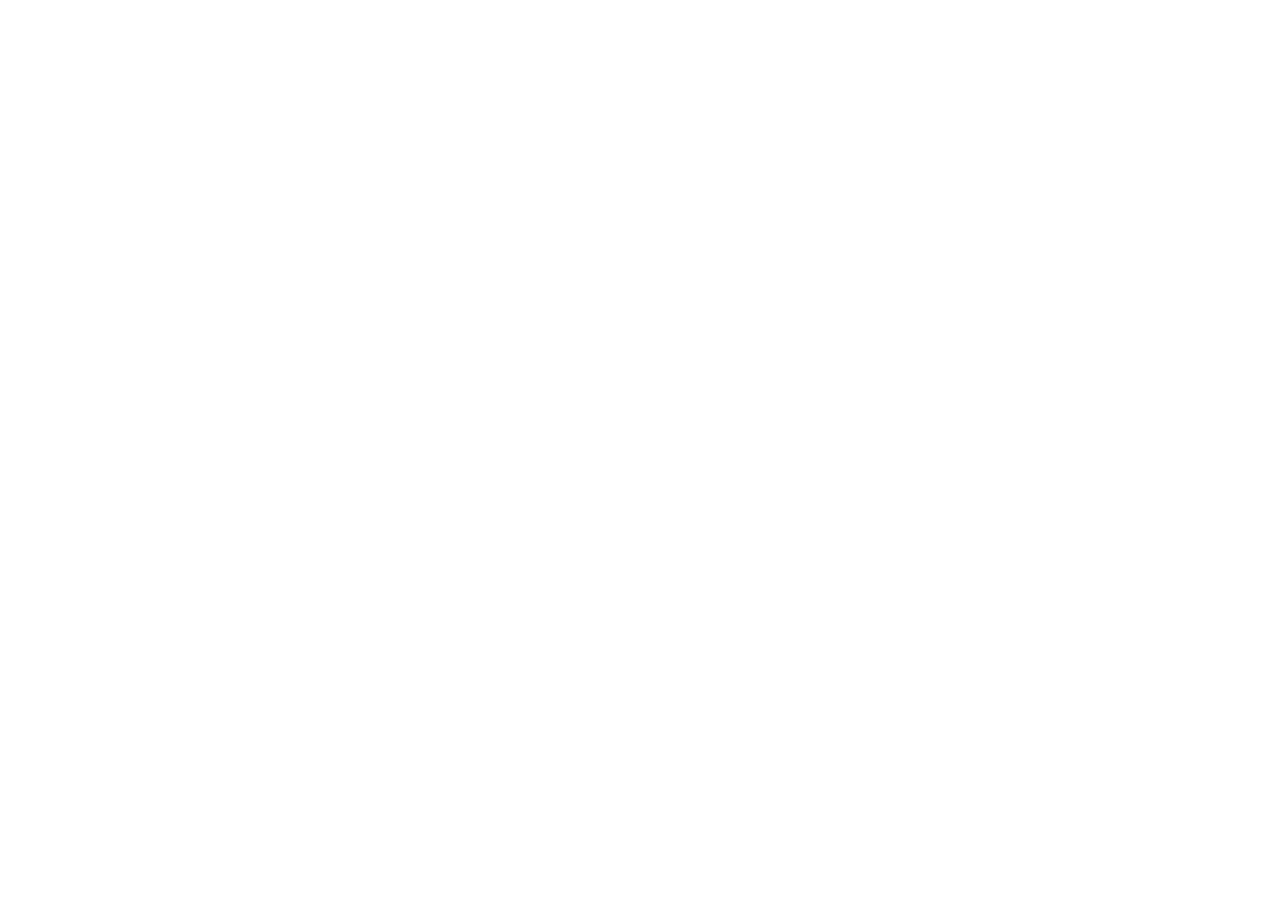
==== index.html @ 86c98346 "feat: definir estructura html reutizilizable para cada pagina" ====
<!---->
<!DOCTYPE html>
<html lang="es">
<head>
    <meta charset="UTF-8">
    <!--"VIEWPORT HACE QUE LA WEB SEA RESPONSIVE"-->
    <meta name="viewport" content="width=device-width, initial-scale=1.0">
    <title>ServiPy</title>
    
    <!--EL ORDEN IMPORTA, LO ESPECIFICO PUEDE SOBREESCRIBIR LO GLOBAL-->
    <!-- CSS GLOBAL-->
    <link rel="stylesheet" href="css/global.css">
    
    <!--CSS ESPECIFICO DE INICIO-->
    <link rel="stylesheet" href="css/home.css">
</head>
<body>
    <!--NAVBAR REUTILIZABLE - ES UN CONTENEDOR VACIO PARA LLENAR CON JS-->
    <header id="navbar">
        <!--ACA SE INSERTA LA BARRA DE NAVEGACION-->
    </header>

    <!--CONTENIDO PRINCIPAL - SOLO UN MAIN POR PAGINA(CONTENIDO PRINCIPAL)-->
    <main>
        <!--ACA VA EL CONTENIDO DE CADA PAGINA-->
    </main>

    <!--FOOTER REUTILZABLE - ES UN CONTENEDOR VACIO PARA LLENAR CON JS-->
    <footer id="footer"></footer>

    <!--CODIGO JS-->
    <script src="js/main.js"></script>

</body>
</html>
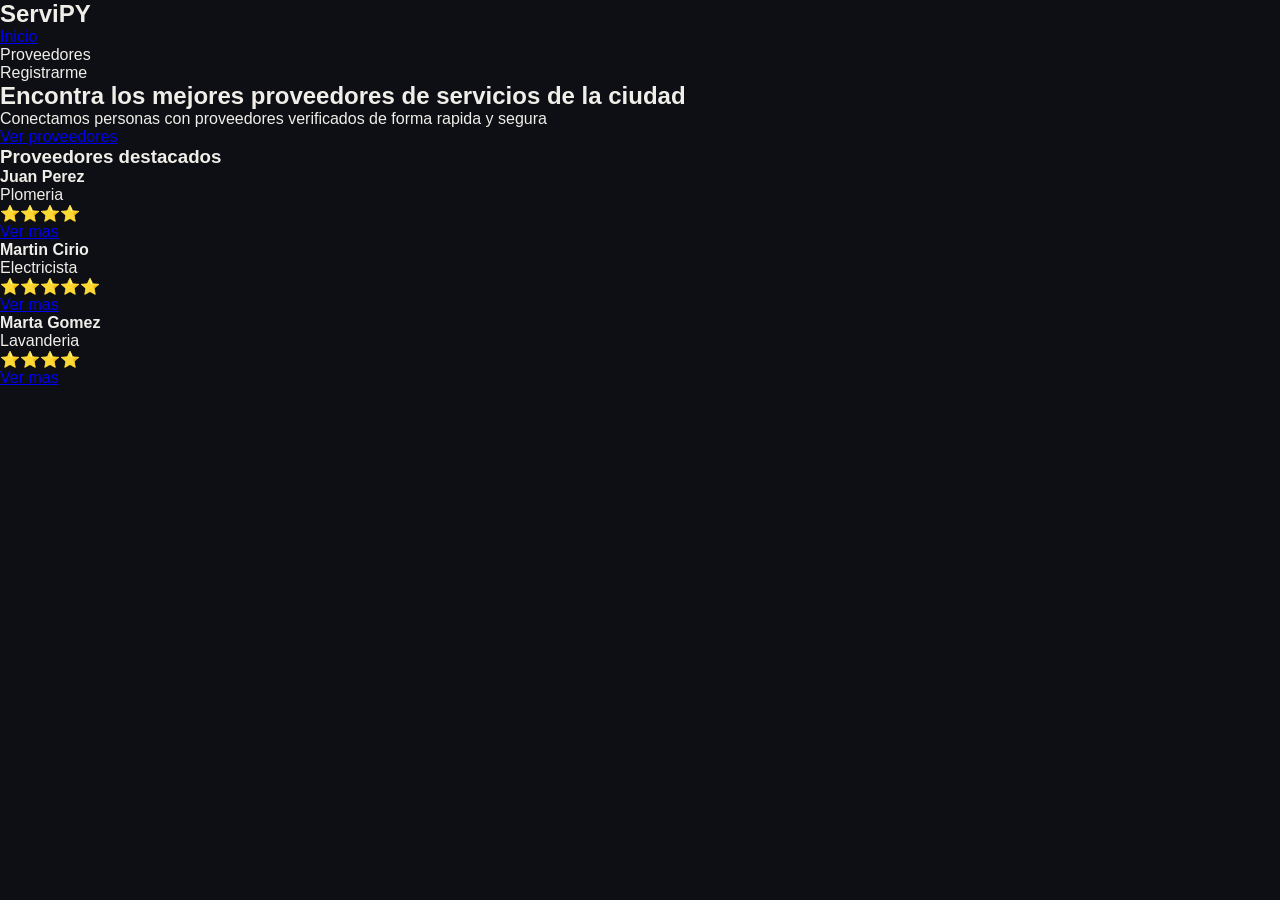
==== commit a133175b: "feat: agregar seccion hero y proveedores destacados" ====
--- a/index.html
+++ b/index.html
@@ -10,6 +10,7 @@
     <!--EL ORDEN IMPORTA, LO ESPECIFICO PUEDE SOBREESCRIBIR LO GLOBAL-->
     <!-- CSS GLOBAL-->
     <link rel="stylesheet" href="css/global.css">
+    <link rel="stylesheet" href="css/providers.css">
     
     <!--CSS ESPECIFICO DE INICIO-->
     <link rel="stylesheet" href="css/home.css">
@@ -21,8 +22,40 @@
     </header>
 
     <!--CONTENIDO PRINCIPAL - SOLO UN MAIN POR PAGINA(CONTENIDO PRINCIPAL)-->
-    <main>
-        <!--ACA VA EL CONTENIDO DE CADA PAGINA-->
+    <main class="container">
+        <!--Section del HERO-->
+        <section class="hero">
+            <h2>Encontra los mejores proveedores de servicios de la ciudad</h2>
+            <p>Conectamos personas con proveedores verificados de forma rapida y segura</p>
+
+            <a href="providers.html" class="btn-primary">Ver proveedores</a>
+        </section>
+
+        <!--Section de cards de Proveedores destacados-->
+        <section class="providers">
+            <h3>Proveedores destacados</h3>
+
+            <div class="cards">
+                <div class="card">
+                    <h4>Juan Perez</h4>
+                    <p>Plomeria</p>
+                    <p>⭐⭐⭐⭐</p>
+                    <a href="#" class="btn-primary">Ver mas</a>
+                </div>
+                <div class="card">
+                    <h4>Martin Cirio</h4>
+                    <p>Electricista</p>
+                    <p>⭐⭐⭐⭐⭐</p>
+                    <a href="#" class="btn-primary">Ver mas</a>
+                </div>
+                <div class="card">
+                    <h4>Marta Gomez</h4>
+                    <p>Lavanderia</p>
+                    <p>⭐⭐⭐⭐</p>
+                    <a href="#" class="btn-primary">Ver mas</a>
+                </div>
+            </div>
+        </section>
     </main>
 
     <!--FOOTER REUTILZABLE - ES UN CONTENEDOR VACIO PARA LLENAR CON JS-->
--- a/css/global.css
+++ b/css/global.css
@@ -0,0 +1,26 @@
+
+/*CSS RESET, limpiamos los estilos por defecto del navegador*/
+* {
+    margin: 0;
+    padding: 0;
+    box-sizing: border-box; /*Truco, impide que el tamanho de una caja cambie aunque se anhada bordes y rellenos*/
+}
+
+
+/* VARIABLES DE COLOR */
+:root {
+    --bg: #0d0f14;          /*background, color del fondo de la pagina*/
+    --surface: #161a23;     /*Superficie, capa encima del fondo*/
+    --primary: #00008B;     /*Color principal de la pag*/
+    --text: #f0eee8;        /*color del texto de la pagina*/
+    --muted: #7a8099;       /*color para info que no es importante*/
+    --border: #2a2f3e;      /*color para las lineas divisorias*/
+}
+
+/*Definimos el tipo de fuente, fondo y color de texto de toda la pagina*/
+body {
+    font-family: Arial, Helvetica, sans-serif;
+    background-color: var(--bg);
+    color: var(--text);
+}
+
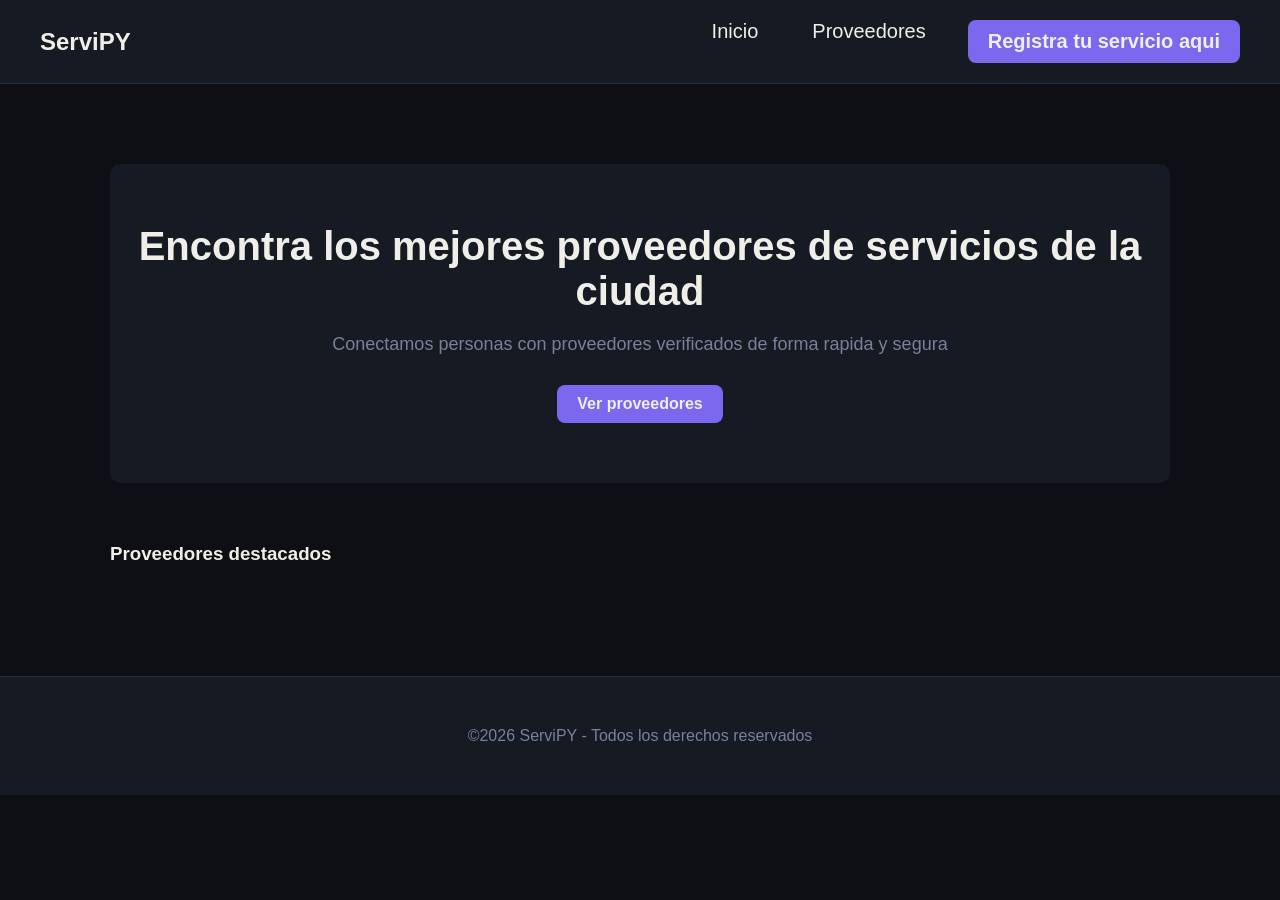
==== commit 3a712d9c: "feat: agregar cards de proveedores de manera dinamica y eliminar datos de proveedores harcodeados en" ====
--- a/index.html
+++ b/index.html
@@ -35,25 +35,8 @@
         <section class="providers">
             <h3>Proveedores destacados</h3>
 
-            <div class="cards">
-                <div class="card">
-                    <h4>Juan Perez</h4>
-                    <p>Plomeria</p>
-                    <p>⭐⭐⭐⭐</p>
-                    <a href="#" class="btn-primary">Ver mas</a>
-                </div>
-                <div class="card">
-                    <h4>Martin Cirio</h4>
-                    <p>Electricista</p>
-                    <p>⭐⭐⭐⭐⭐</p>
-                    <a href="#" class="btn-primary">Ver mas</a>
-                </div>
-                <div class="card">
-                    <h4>Marta Gomez</h4>
-                    <p>Lavanderia</p>
-                    <p>⭐⭐⭐⭐</p>
-                    <a href="#" class="btn-primary">Ver mas</a>
-                </div>
+            <div class="cards" id="featured-providers">
+
             </div>
         </section>
     </main>
--- a/css/global.css
+++ b/css/global.css
@@ -11,7 +11,7 @@
 :root {
     --bg: #0d0f14;          /*background, color del fondo de la pagina*/
     --surface: #161a23;     /*Superficie, capa encima del fondo*/
-    --primary: #00008B;     /*Color principal de la pag*/
+    --primary: #7B68EE;     /*Color principal de la pag*/
     --text: #f0eee8;        /*color del texto de la pagina*/
     --muted: #7a8099;       /*color para info que no es importante*/
     --border: #2a2f3e;      /*color para las lineas divisorias*/
@@ -24,3 +24,95 @@
     color: var(--text);
 }
 
+/*La clase container define un carril central para el contenido no se desparrame por la pantalla*/
+
+.container {
+    max-width: 1100px; /*define el maximo de ancho de 1100px pero puede achicarse como quiera*/
+    margin: 0 auto;    /*primer num(0) indica que arriba y abajo no habra margen extra*/
+                    /*auto le indica al navegador que iguale los espacios de derecha e izquierda*/
+    padding: 20px; /*impide que el contenido de container toque los bordes.*/
+} 
+
+
+
+.navbar {
+    display: flex; /*Convierte la barra en una barra flexible*//* Coloca el logo y los enlaces uno al lado del otro*/
+    justify-content: space-between; /*Envia el logo a la izquierda y el menu a la derecha */
+    align-items: center;            /*Centra el logo y el menu verticalmente*/
+
+    padding: 20px 40px;             /*Crea un espacio para que el contenido no toque los bordes*/
+    background-color: var(--surface); /*Color del fondo de la barra de navegacion*/
+    border-bottom: 1px solid var(--border); /*borde del boton, tamnho de linea, tipo y color*/
+}
+
+
+.navbar ul {
+    display: flex;  /*Pone los elementos uno al lado del otro*/
+    gap: 30px;      /*Les da un salto de espacio uno del otro*/
+    list-style: none;   /*Quita los estilos de la lista, los puntitos*/
+}
+
+.navbar a {
+    text-decoration: none;          /*quita el subrayado de las opciones de menu*/
+    color: var(--text);             /*color de textos del menu*/
+    font-size: 20px;                /*tamanho de los textos*/
+}
+
+.nav-link {
+    padding: 8px 12px;  /*crea la caja*/
+    border-radius: 6px; /*bordes redondeados*/
+    transition: 0.2s ease;  /*Velocidad de la transicion y como*/
+}
+
+.nav-link:hover {
+    background-color: var(--primary);   /*fondo color del boton*/
+    color: var(--text); /*el texto cambia al color blanco para mantener el contraste*/
+}
+
+/*La clase boton, estilo base reutilizable*/
+.btn-primary {
+    display: inline-block;         /*inline: pone en linea al boton, no ocupa toda la pantalla. block: permite padding,margin */
+    padding: 10px 20px;             /*espacio entre el texto y el borde del boton*/
+    background-color: var(--primary);   /*color de fondo del boton*/
+    color: var(--text);                    /*color del texto*/
+    text-decoration: none;             /*quita subrayado automatico de los enlaces <a>*/
+    border-radius: 8px;                 /*redondera las esquinas del boton*/
+    font-weight: bold;                /*pone el texto en negrita*/
+    transition: all 0.2s ease;
+}
+
+.btn-primary:hover {
+    background-color: #6a5acd;  /*el boton se pone mas oscuro cuando el cursor se posiciona sobre el*/
+}
+
+.hero {
+    text-align: center;     /*centra el texto y elementos de la seccion*/
+    margin-top: 60px;       /*crea un espacio por fuera del borde superio de un elemento*/
+    padding: 60px 20px;     /*crea espacio dentro de la seccion entre el contenido y sus propios bordes*/
+    background-color: var(--surface); /*le ponemos color al fondo de manera que pueda visualizar el tamnho de la seccion*/
+    border-radius: 10px; /*redondeamos los bordes de la seccion*/   
+}
+
+.hero h2 {
+    font-size: 40px;        /*tamanho de la fuente del texto del tag h2*/
+    margin-bottom: 20px;    /*crea un espacio por fuera del borde inferior de un elemento*/
+}
+
+.hero p {
+    color: var(--muted);    /*color del texto*/
+    margin-bottom: 30px;    /*espacio inferior*/
+    font-size: 18px;        /*tamanho de la fuente de letra*/
+}
+
+.footer {
+    margin-top: 60px;       /*separamos el footer del contenido de arriba*/
+    padding: 30px 20px;     /*le damos espacio interno*/
+    background-color: var(--surface);   /*color de fondo del footer*/
+    border-top: 1px solid var(--border);    /*linea superior del contenedor, tipo, grosor y color*/
+    text-align: center;         /*alineamos en el centro el texto*/
+    color: var(--muted);    /*color del texto*/
+}
+
+.button {
+    cursor: pointer;    /*el cursor de vuelve una mano al posicionarse sobre los botones*/
+}
--- a/css/providers.css
+++ b/css/providers.css
@@ -0,0 +1,81 @@
+.providers {
+    margin-top: 60px; /*crear espacio superior*/
+}
+
+.cards {
+    display: flex;  /*pone los cards uno al lado del otro y activa el flexbox*/
+    gap: 20px;      /*crea un espacion de 20px entre los elementos*/
+    margin-top: 31px; /*crea un espacio superior de 31px*/
+    flex-wrap: wrap;    /*hace que las cards bajen a la siguiente fila si no entran mas, se ordena segun el tamanho de pantalla*/
+
+}
+
+.card {
+    background-color: var(--surface); /*color de fondo de cada card*/
+    padding: 25px;          /*espacio interior de cada card*/
+    border-radius: 10px;    /*redondea el borde de cada card*/
+    flex: 1;            /*hace que las cada card tengan el mismo ancho y se repartan el espacio del contenedor en partes iguales*/
+}
+
+.card:hover {
+    transform: translateY(-1px);    /*dezplaza el elemento verticalmente(arriba)*/
+    transition: 0.2s;       /*controla la velocidad de la animacion*/
+}
+
+/*section*/
+.providers-page {
+    margin-top: 60px;   /*crea espacio superior de la barra de nav*/
+}
+
+/*subtitulo de la section*/
+.providers-page h2 {
+    font-size: 32px;        /*tamanho de la fuente*/
+    margin-bottom: 20px;    /*crea un espacio inferior del contenido del h2*/
+}
+
+.card-title {
+    font-size: 20px;        /*tamanho de la fuente*/
+    margin-bottom: 5px;     /*Espacio inferior*/
+}
+
+.card-category {
+    color: var(--muted); /*color de texto del servicio*/
+    margin-bottom: 10px;   /*espacio inferior*/
+    font-size: 14px;       /*tamanho de la fuente*/
+}
+
+.card-rating {
+    margin-bottom: 15px;    /*espacio inferior*/
+    display: flex;
+    align-items: center;
+    gap: 8px;
+    color: #f5b301;
+    font-size: 16px;
+}
+
+.rating-text {
+    color:var(--muted);
+    font-size: 14px;
+    opacity: 0.8;
+}
+
+#search-input {
+    width: 100%;    /*ocupar todo el ancho de la web*/
+    padding: 10px;  /*relleno de 10 px arriba y abajo*/
+    margin-bottom: 15px; /*margen(espacio inferior) de 15 px*/
+    border-radius: 8px; /*borde de la barra de buscador*/
+    background: var(--surface); /*color de fondo de la barra*/
+    color: var(--text); /*color de texto*/
+}
+
+.filters {
+    display: flex; /*activa el modo flexbox y tomamos control total sobre los botones*/
+    gap: 10px;      /*espacio entre elementos*/
+    margin-bottom: 20px;    /*crea un margen inferior*/
+}
+
+.card-location {
+    color: var(--muted);    /*color de texto*/
+    font-size: 14px;        /*tamanho de fuente*/
+    margin-bottom: 15px;    /*margen inferior*/
+}
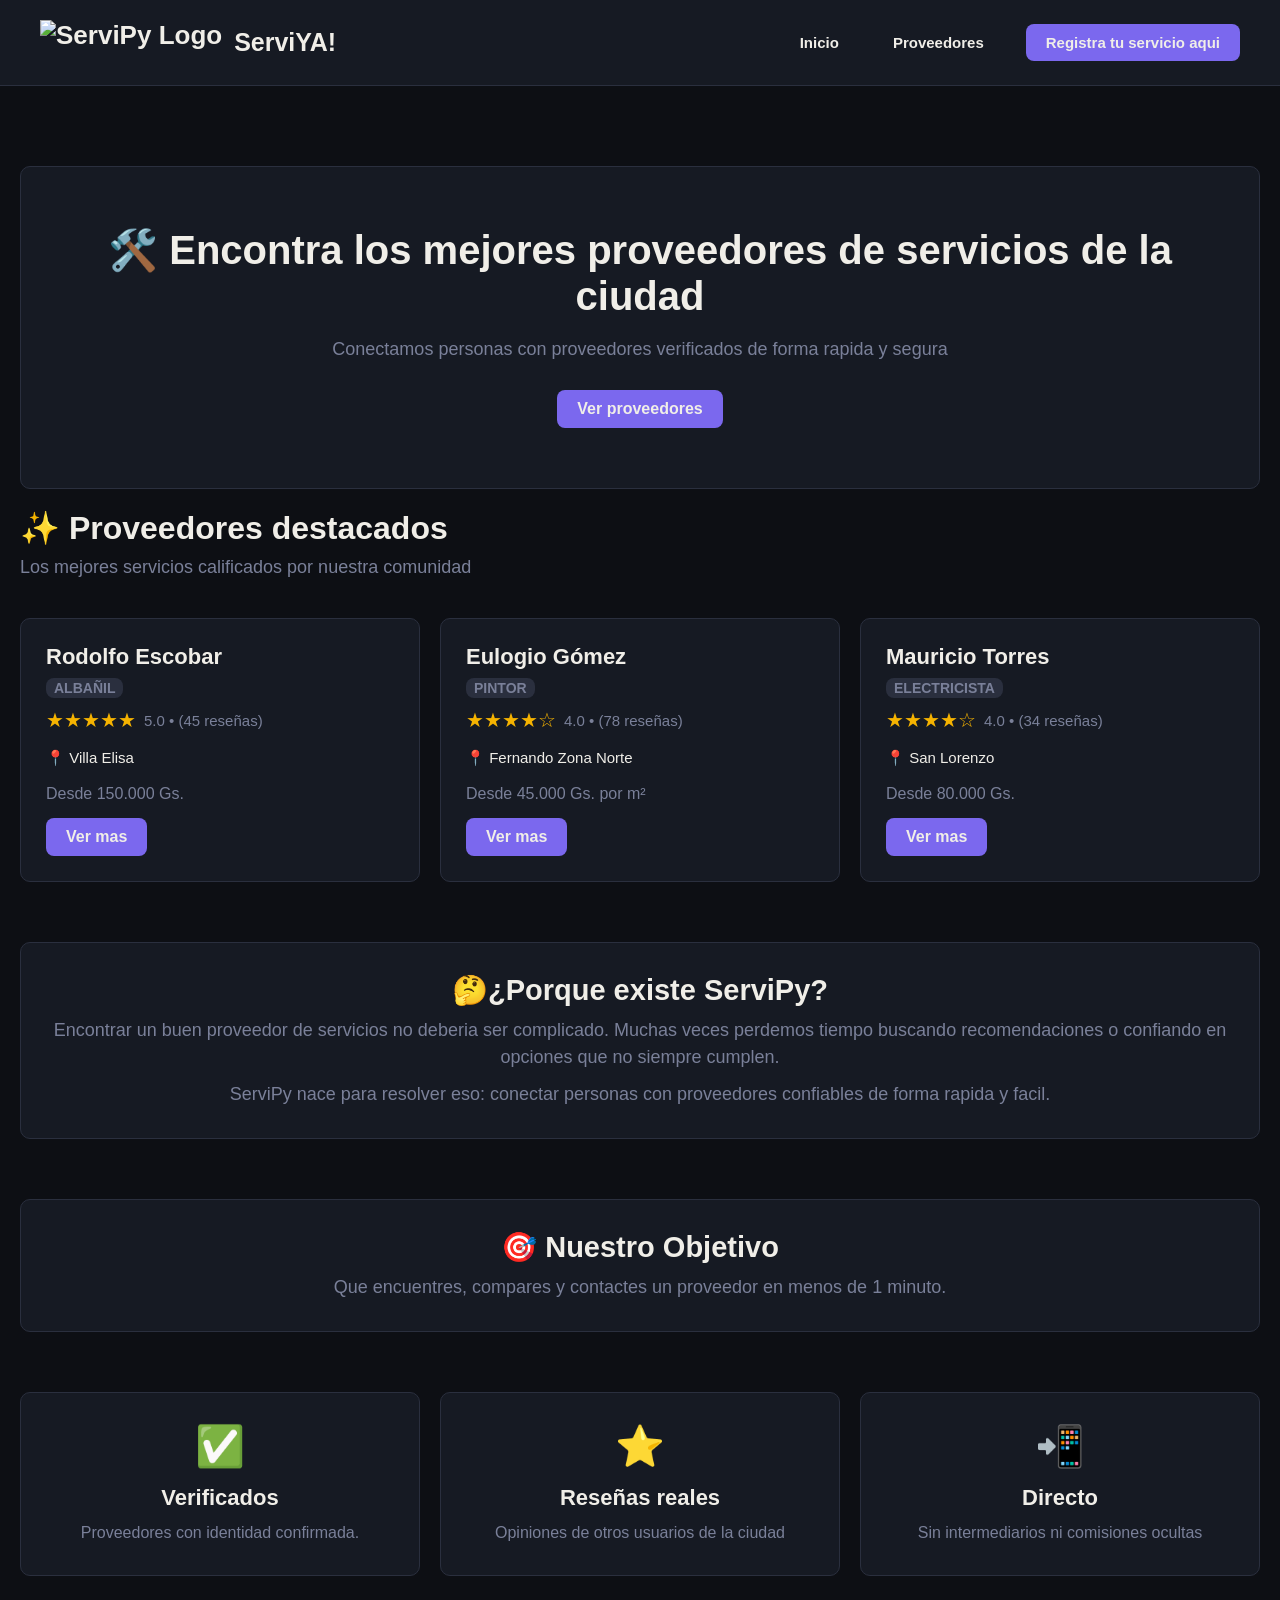
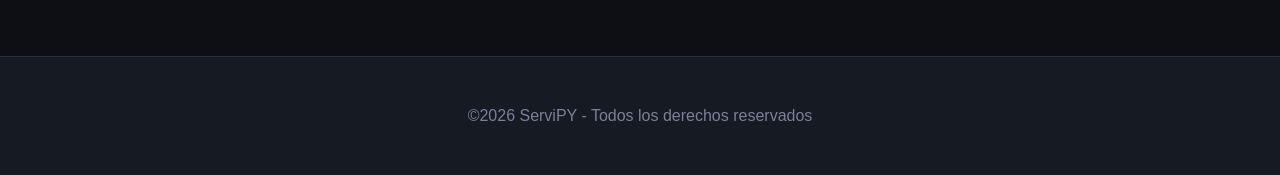
==== commit 90fb22cb: "feat: agregar secciones history, objetive y verifications a la pagina de inicio" ====
--- a/index.html
+++ b/index.html
@@ -14,6 +14,7 @@
     
     <!--CSS ESPECIFICO DE INICIO-->
     <link rel="stylesheet" href="css/home.css">
+    <link rel="icon" type="image/png" href="images/logo-serviYa.png">
 </head>
 <body>
     <!--NAVBAR REUTILIZABLE - ES UN CONTENEDOR VACIO PARA LLENAR CON JS-->
@@ -23,20 +24,65 @@
 
     <!--CONTENIDO PRINCIPAL - SOLO UN MAIN POR PAGINA(CONTENIDO PRINCIPAL)-->
     <main class="container">
-        <!--Section del HERO-->
+        
+        <!-- HERO -->
         <section class="hero">
-            <h2>Encontra los mejores proveedores de servicios de la ciudad</h2>
+            <h2>🛠️ Encontra los mejores proveedores de servicios de la ciudad</h2>
             <p>Conectamos personas con proveedores verificados de forma rapida y segura</p>
-
             <a href="providers.html" class="btn-primary">Ver proveedores</a>
         </section>
 
-        <!--Section de cards de Proveedores destacados-->
+        <!--PROVEEDORES DESTACADOS-->
         <section class="providers">
-            <h3>Proveedores destacados</h3>
+            <div class="section-header">
+                <h3>✨ Proveedores destacados</h3>
+                <p>Los mejores servicios calificados por nuestra comunidad</p>
+            </div>
+            <!-- CARDS PROVEEDORES -->
+            <div class="cards" id="featured-providers"> 
 
-            <div class="cards" id="featured-providers">
+            </div>
+        </section>
 
+        <!--HISTORIA DE WEB-->
+        <section class="history">
+            <div class="info-card">
+                <h3>🤔¿Porque existe ServiPy?</h3>
+                <p>
+                    Encontrar un buen proveedor de servicios no deberia ser complicado.
+                    Muchas veces perdemos tiempo buscando recomendaciones o confiando en opciones que no siempre cumplen.
+                </p>
+                <p>
+                    ServiPy nace para resolver eso: conectar personas con proveedores confiables de forma rapida y facil.
+                </p>
+            </div>
+        </section>
+
+        <!--OBJETIVO DE LA WEB-->
+        <section class="objetive">
+            <div class="info-card highlight">
+                <h3>🎯 Nuestro Objetivo</h3>
+                <p>Que encuentres, compares y contactes un proveedor en menos de 1 minuto.</p>
+            </div>
+        </section>
+
+        <!--BOTON VER PROVEEDORES-->
+        <section class="verifications">
+            <div class="verify-card">
+                <span class="icon">✅</span>
+                <h4>Verificados</h4>
+                <p>Proveedores con identidad confirmada.</p>
+            </div>
+            
+            <div class="verify-card">
+                <span class="icon">⭐</span>
+                <h4>Reseñas reales</h4>
+                <p>Opiniones de otros usuarios de la ciudad</p>
+            </div>
+            <div class="verify-card">
+                <span class="icon">📲</span>
+                <h4>Directo</h4>
+                <p>Sin intermediarios ni comisiones ocultas</p>
             </div>
         </section>
     </main>
--- a/css/global.css
+++ b/css/global.css
@@ -27,12 +27,15 @@
 /*La clase container define un carril central para el contenido no se desparrame por la pantalla*/
 
 .container {
-    max-width: 1100px; /*define el maximo de ancho de 1100px pero puede achicarse como quiera*/
+    max-width: 1500px; /*define el maximo de ancho de 1100px pero puede achicarse como quiera*/
     margin: 0 auto;    /*primer num(0) indica que arriba y abajo no habra margen extra*/
                     /*auto le indica al navegador que iguale los espacios de derecha e izquierda*/
     padding: 20px; /*impide que el contenido de container toque los bordes.*/
 } 
 
+main.container {
+    min-height: 70vh;   /*Hacemos que el contenido principal ocupe el 70% de la pantalla*/
+}
 
 
 .navbar {
@@ -55,7 +58,8 @@
 .navbar a {
     text-decoration: none;          /*quita el subrayado de las opciones de menu*/
     color: var(--text);             /*color de textos del menu*/
-    font-size: 20px;                /*tamanho de los textos*/
+    font-size: 15px;                /*tamanho de los textos*/
+    font-weight: 800;
 }
 
 .nav-link {
@@ -78,31 +82,14 @@
     text-decoration: none;             /*quita subrayado automatico de los enlaces <a>*/
     border-radius: 8px;                 /*redondera las esquinas del boton*/
     font-weight: bold;                /*pone el texto en negrita*/
-    transition: all 0.2s ease;
+    transition: 0.3s ease;              /*la transicion con ease se vuelve lento, acelera, lento*/
 }
 
 .btn-primary:hover {
     background-color: #6a5acd;  /*el boton se pone mas oscuro cuando el cursor se posiciona sobre el*/
 }
 
-.hero {
-    text-align: center;     /*centra el texto y elementos de la seccion*/
-    margin-top: 60px;       /*crea un espacio por fuera del borde superio de un elemento*/
-    padding: 60px 20px;     /*crea espacio dentro de la seccion entre el contenido y sus propios bordes*/
-    background-color: var(--surface); /*le ponemos color al fondo de manera que pueda visualizar el tamnho de la seccion*/
-    border-radius: 10px; /*redondeamos los bordes de la seccion*/   
-}
 
-.hero h2 {
-    font-size: 40px;        /*tamanho de la fuente del texto del tag h2*/
-    margin-bottom: 20px;    /*crea un espacio por fuera del borde inferior de un elemento*/
-}
-
-.hero p {
-    color: var(--muted);    /*color del texto*/
-    margin-bottom: 30px;    /*espacio inferior*/
-    font-size: 18px;        /*tamanho de la fuente de letra*/
-}
 
 .footer {
     margin-top: 60px;       /*separamos el footer del contenido de arriba*/
@@ -115,4 +102,27 @@
 
 .button {
     cursor: pointer;    /*el cursor de vuelve una mano al posicionarse sobre los botones*/
-}+}
+
+.logo-wrapper {
+    display: flex;
+    align-items: center;
+    gap: 12px;
+}
+
+.logo-wrapper a {
+    font-size: 25px;
+    font-weight: 800;
+}
+
+.logo-img {
+    height: 45px;
+    width: auto;
+}
+
+.navbar {
+    font-size: 26px;
+    font-weight: 800;
+    color: var(--text);
+}
+
--- a/css/providers.css
+++ b/css/providers.css
@@ -1,9 +1,28 @@
-.providers {
-    margin-top: 60px; /*crear espacio superior*/
+/*section*/
+.providers-page {
+    margin-top: 60px;   /*crea espacio superior de la barra de nav*/
+}
+
+/*subtitulo de la section*/
+.providers-page h2 {
+    font-size: 50px;        /*tamanho de la fuente*/
+    margin-bottom: 20px;    /*crea un espacio inferior del contenido del h2*/
+    font-weight: 800;
+}
+
+#search-input {
+    width: 100%;    /*ocupar todo el ancho de la web*/
+    padding: 10px;  /*relleno de 10 px arriba y abajo*/
+    margin-bottom: 15px; /*margen(espacio inferior) de 15 px*/
+    border-radius: 8px; /*borde de la barra de buscador*/
+    background: var(--surface); /*color de fondo de la barra*/
+    color: var(--text); /*color de texto*/
+    margin-top: 10px;
 }
 
 .cards {
-    display: flex;  /*pone los cards uno al lado del otro y activa el flexbox*/
+    display: grid;  /*Ordenamos las cards tipo grilla*/
+    grid-template-columns: repeat(auto-fit, minmax(280px, 1fr)); /*Crea cols automaticas que miden min280px y se estiran para ocupar espacio*/
     gap: 20px;      /*crea un espacion de 20px entre los elementos*/
     margin-top: 31px; /*crea un espacio superior de 31px*/
     flex-wrap: wrap;    /*hace que las cards bajen a la siguiente fila si no entran mas, se ordena segun el tamanho de pantalla*/
@@ -14,34 +33,32 @@
     background-color: var(--surface); /*color de fondo de cada card*/
     padding: 25px;          /*espacio interior de cada card*/
     border-radius: 10px;    /*redondea el borde de cada card*/
-    flex: 1;            /*hace que las cada card tengan el mismo ancho y se repartan el espacio del contenedor en partes iguales*/
+    border: 1px solid var(--border);
 }
 
 .card:hover {
-    transform: translateY(-1px);    /*dezplaza el elemento verticalmente(arriba)*/
-    transition: 0.2s;       /*controla la velocidad de la animacion*/
+    transform: translateY(-2px);    /*dezplaza la card verticalmente(arriba)*/
+    transition: 0.2s ease;       /*controla la velocidad de la animacion*/
 }
 
-/*section*/
-.providers-page {
-    margin-top: 60px;   /*crea espacio superior de la barra de nav*/
-}
-
-/*subtitulo de la section*/
-.providers-page h2 {
-    font-size: 32px;        /*tamanho de la fuente*/
-    margin-bottom: 20px;    /*crea un espacio inferior del contenido del h2*/
-}
 
 .card-title {
-    font-size: 20px;        /*tamanho de la fuente*/
-    margin-bottom: 5px;     /*Espacio inferior*/
+    font-size: 22px;        /*tamanho de la fuente*/
+    margin-bottom: 8px;     /*Espacio inferior*/
+    font-weight: 600;
 }
 
 .card-category {
     color: var(--muted); /*color de texto del servicio*/
     margin-bottom: 10px;   /*espacio inferior*/
     font-size: 14px;       /*tamanho de la fuente*/
+    padding: 2px 8px;
+    border-radius: 8px;
+    display: inline-block;
+    background-color: var(--border);
+    font-weight: 600;   /*espesor de la letra*/
+    text-transform: uppercase;  /*Todas las letras en mayuscula*/
+    font-weight: 600;
 }
 
 .card-rating {
@@ -49,33 +66,39 @@
     display: flex;
     align-items: center;
     gap: 8px;
+    font-size: 20px;
     color: #f5b301;
-    font-size: 16px;
 }
+
 
 .rating-text {
     color:var(--muted);
-    font-size: 14px;
-    opacity: 0.8;
+    font-size: 15px;  
+    opacity: 1;  
 }
 
-#search-input {
-    width: 100%;    /*ocupar todo el ancho de la web*/
-    padding: 10px;  /*relleno de 10 px arriba y abajo*/
-    margin-bottom: 15px; /*margen(espacio inferior) de 15 px*/
-    border-radius: 8px; /*borde de la barra de buscador*/
-    background: var(--surface); /*color de fondo de la barra*/
-    color: var(--text); /*color de texto*/
+
+.card-location {
+    color: var(--text);    /*color de texto*/
+    font-size: 15px;        /*tamanho de fuente*/
+    margin-bottom: 15px;    /*margen inferior*/
+    line-height: 1.5;
 }
 
-.filters {
-    display: flex; /*activa el modo flexbox y tomamos control total sobre los botones*/
-    gap: 10px;      /*espacio entre elementos*/
-    margin-bottom: 20px;    /*crea un margen inferior*/
+.card-price-tag {
+    color: var(--muted);
+    margin-bottom: 15px;
 }
 
-.card-location {
-    color: var(--muted);    /*color de texto*/
-    font-size: 14px;        /*tamanho de fuente*/
-    margin-bottom: 15px;    /*margen inferior*/
+/*Label de busqueda*/
+.visually-hidden {
+    color: var(--muted);
+    font-weight: 800;
 }
+
+.loading-state, .empty-state, .error-state {
+    text-align: center;
+    color: var(--muted);
+    font-size: 18px;
+}
+
--- a/css/home.css
+++ b/css/home.css
@@ -0,0 +1,129 @@
+.hero {
+    text-align: center;     /*centra el texto y elementos de la seccion*/
+    margin-top: 60px;       /*crea un espacio por fuera del borde superio de un elemento*/
+    padding: 60px 20px;     /*crea espacio dentro de la seccion entre el contenido y sus propios bordes*/
+    background-color: var(--surface); /*le ponemos color al fondo de manera que pueda visualizar el tamnho de la seccion*/
+    border-radius: 10px; /*redondeamos los bordes de la seccion*/
+    border: 1px solid var(--border);  
+}
+
+.hero:hover {
+    transform: translateY(-2px);    /*dezplaza la card verticalmente(arriba)*/
+    transition: 0.2s ease; 
+}
+
+.hero h2 {
+    font-size: 40px;        /*tamanho de la fuente del texto del tag h2*/
+    margin-bottom: 20px;    /*crea un espacio por fuera del borde inferior de un elemento*/
+    font-weight: 800;
+}
+
+.hero p {
+    color: var(--muted);    /*color del texto*/
+    margin-bottom: 30px;    /*espacio inferior*/
+    font-size: 18px;        /*tamanho de la fuente de letra*/
+}
+
+/* Estilos para el encabezado de secciones */
+.section-header {
+    text-align: left;
+    margin-bottom: 40px; /* Espacio antes de las cards */
+    margin-top: 20px;
+}
+
+.section-header h3 {
+    font-size: 32px;
+    color: var(--text);
+    margin-bottom: 10px;
+    font-weight: 800;
+}
+
+.section-header p {
+    color: var(--muted);
+    font-size: 18px;
+}
+
+
+.history, .objetive {
+    margin-top: 60px;   /*margen superior*/
+    background: var(--surface); /*color de fondo*/
+    padding: 30px;  /*relleno superior e inferior*/
+    border-radius: 10px;    /*borde redondeado*/
+    text-align: center; /*texto alineado al centro*/
+    border: 1px solid var(--border);
+}
+
+.history:hover, .objetive:hover {
+    transform: translateY(-2px);    /*dezplaza la card verticalmente(arriba)*/
+    transition: 0.2s ease; 
+}
+
+.history h3, .objetive h3 {
+    font-size: 29px;
+    font-weight: 800;
+} 
+
+.history p, .objetive p {
+    color: var(--muted);    /*color de parrafo*/
+    margin-top: 10px;   /*margen superior*/
+    line-height: 1.5;   /*espacio entre renglones*/
+    font-size: 18px;
+}
+
+.verifications {
+    display: flex;  /*convertimos el contenedor de las verificaciones en contenedores flexibles y facil de manipular*/
+    gap: 20px;
+    margin-top: 60px;
+    flex-wrap: wrap;    /*Esta propiedad hace que las cards no se compriman y bajen a la linea inferior cuando ya no entran en la fila*/
+}
+
+
+.verify-card {
+    background-color: var(--surface);
+    padding: 30px;
+    border-radius: 10px;
+    text-align: center;
+    flex: 1;
+    min-width: 250px;   /*Evita que se achiquen demasiado*/
+    border: 1px solid var(--border);
+}
+
+
+.verify-card:hover {
+    transform: translateY(-2px);    /*dezplaza la card verticalmente(arriba)*/
+    transition: 0.2s; 
+}
+
+.verifications {
+    display: flex;  /*convertimos el contenedor de las verificaciones en contenedores flexibles y facil de manipular*/
+    gap: 20px;
+    margin-top: 60px;
+    flex-wrap: wrap;    /*Esta propiedad hace que las cards no se compriman y bajen a la linea inferior cuando ya no entran en la fila*/
+}
+
+.verify-card {
+    background-color: var(--surface);
+    padding: 30px;
+    border-radius: 10px;
+    text-align: center;
+    flex: 1;
+    min-width: 250px;   /*Evita que se achiquen demasiado*/
+}
+
+.verify-card .icon {
+    font-size: 40px;
+    display: block;
+    margin-bottom: 15px;
+}
+
+.verify-card h4 {
+    font-size: 22px;
+    margin-bottom: 10px;
+    font-weight: 800;
+}
+
+.verify-card p {
+    color: var(--muted);
+    font-size: 16px;
+    line-height: 1.5;
+}
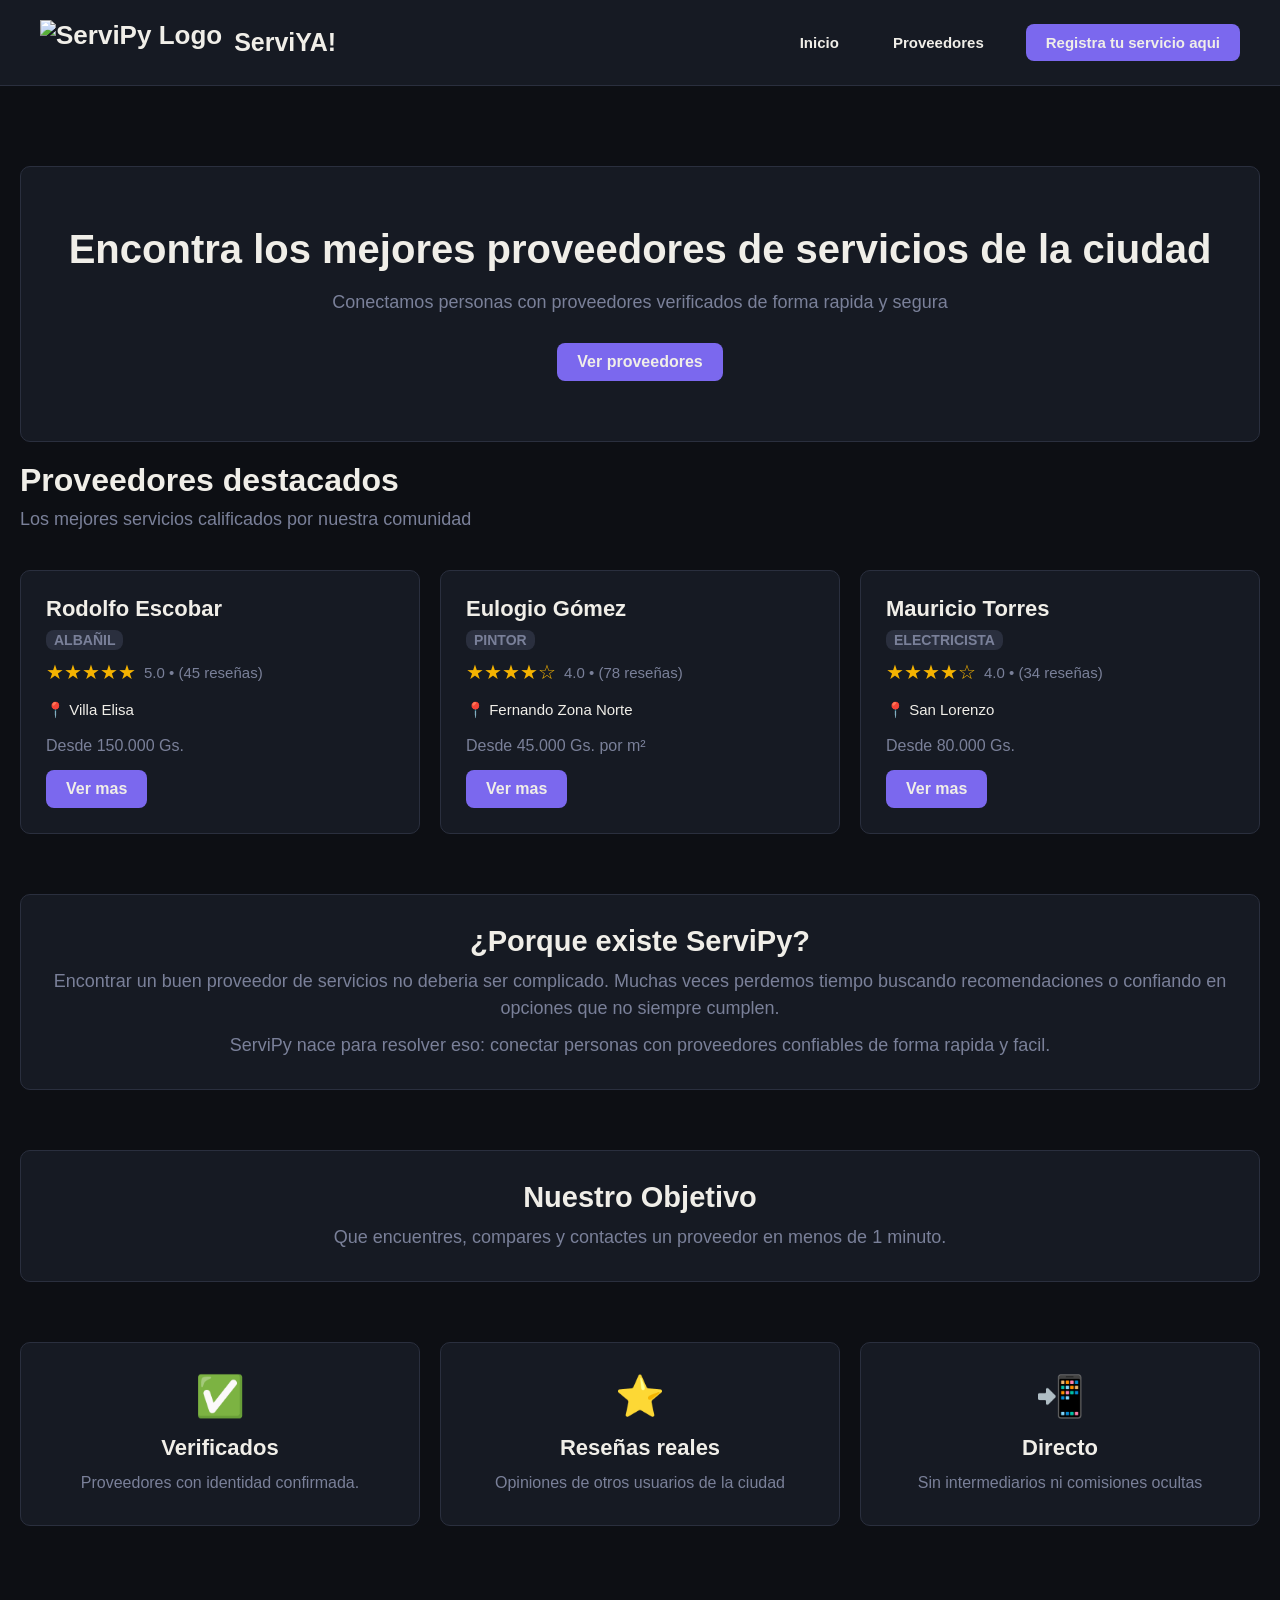
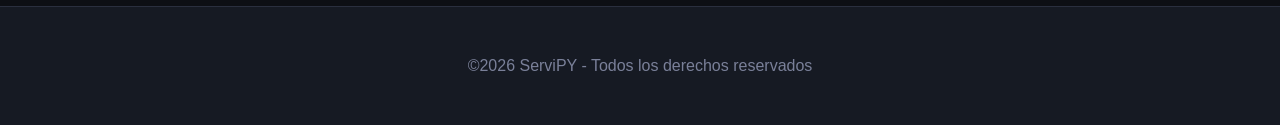
==== commit 79fff551: "refactor: eliminar emojis del hero, history y objetive" ====
--- a/index.html
+++ b/index.html
@@ -27,7 +27,7 @@
         
         <!-- HERO -->
         <section class="hero">
-            <h2>🛠️ Encontra los mejores proveedores de servicios de la ciudad</h2>
+            <h2>Encontra los mejores proveedores de servicios de la ciudad</h2>
             <p>Conectamos personas con proveedores verificados de forma rapida y segura</p>
             <a href="providers.html" class="btn-primary">Ver proveedores</a>
         </section>
@@ -35,7 +35,7 @@
         <!--PROVEEDORES DESTACADOS-->
         <section class="providers">
             <div class="section-header">
-                <h3>✨ Proveedores destacados</h3>
+                <h3>Proveedores destacados</h3>
                 <p>Los mejores servicios calificados por nuestra comunidad</p>
             </div>
             <!-- CARDS PROVEEDORES -->
@@ -47,7 +47,7 @@
         <!--HISTORIA DE WEB-->
         <section class="history">
             <div class="info-card">
-                <h3>🤔¿Porque existe ServiPy?</h3>
+                <h3>¿Porque existe ServiPy?</h3>
                 <p>
                     Encontrar un buen proveedor de servicios no deberia ser complicado.
                     Muchas veces perdemos tiempo buscando recomendaciones o confiando en opciones que no siempre cumplen.
@@ -61,7 +61,7 @@
         <!--OBJETIVO DE LA WEB-->
         <section class="objetive">
             <div class="info-card highlight">
-                <h3>🎯 Nuestro Objetivo</h3>
+                <h3>Nuestro Objetivo</h3>
                 <p>Que encuentres, compares y contactes un proveedor en menos de 1 minuto.</p>
             </div>
         </section>
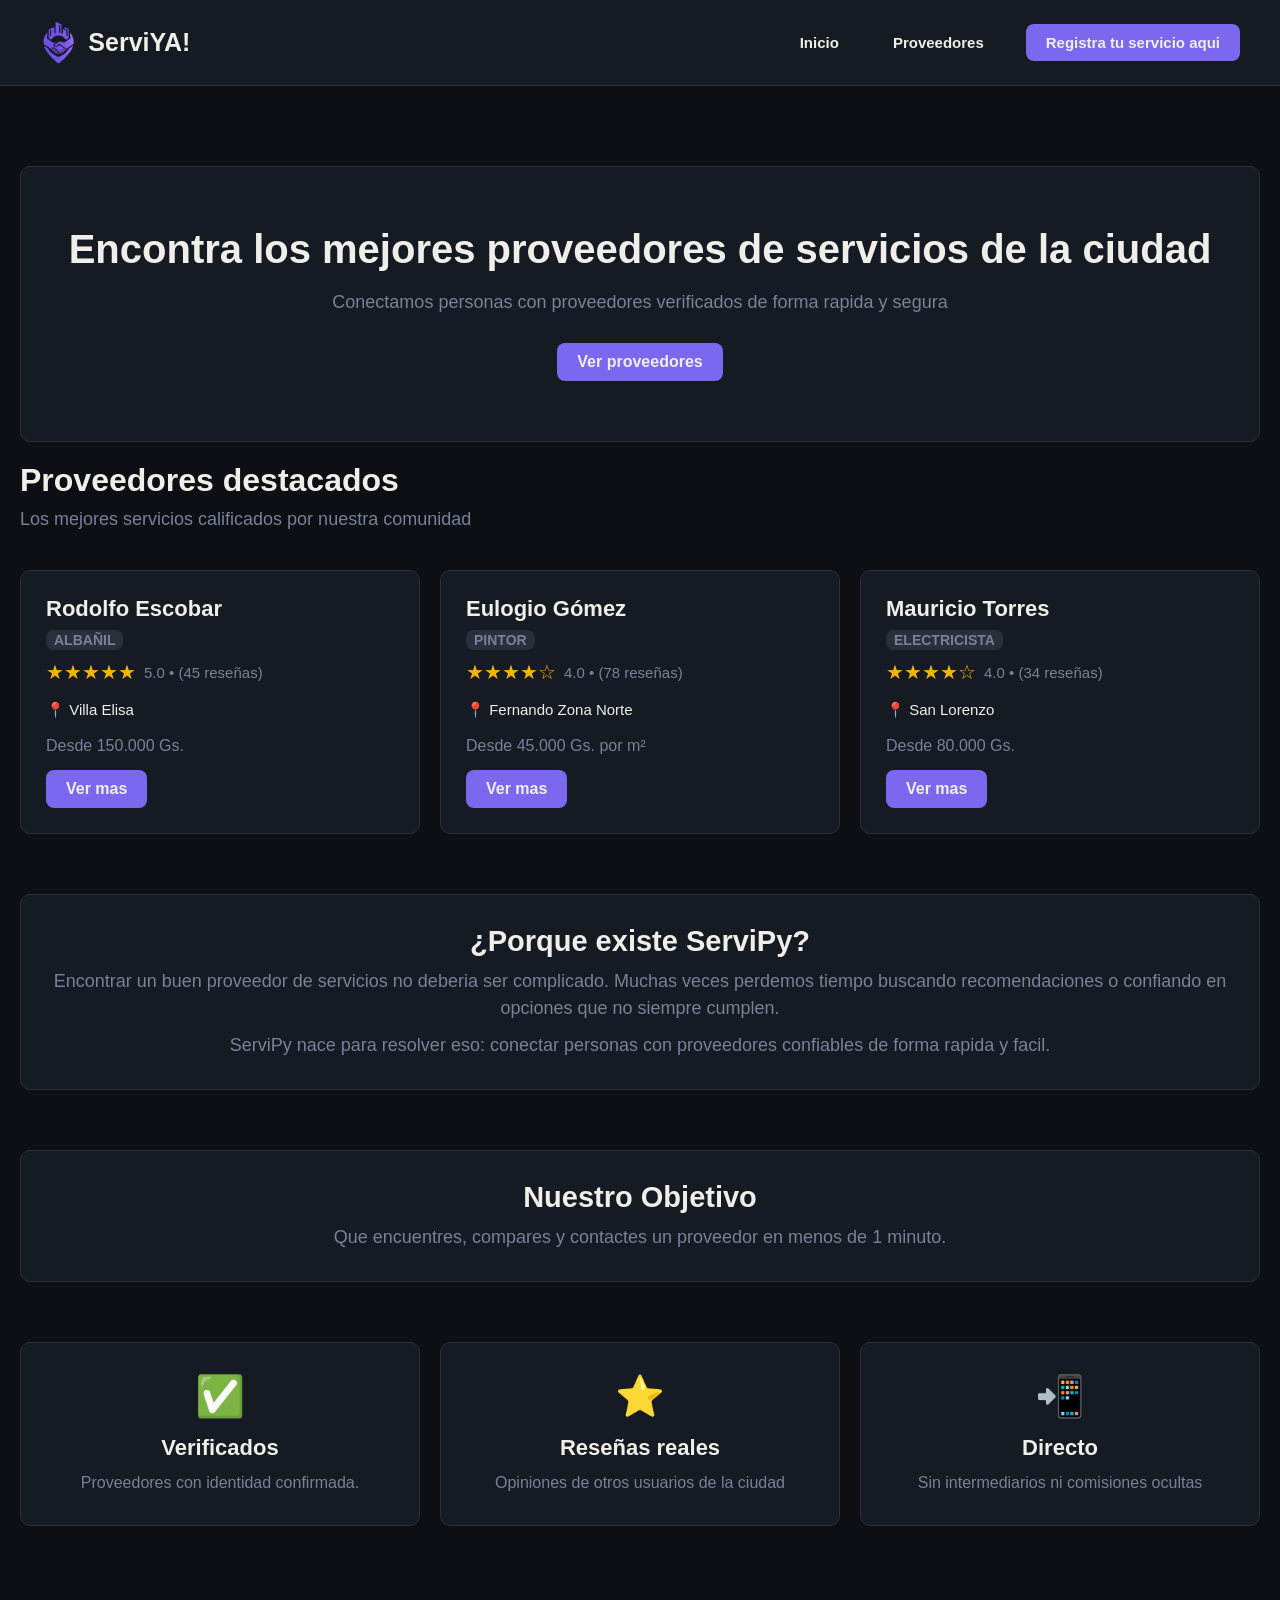
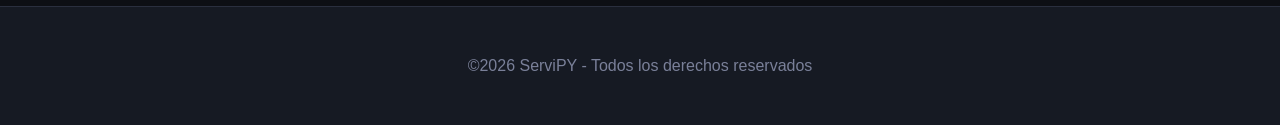
==== commit a73edc58: "refactor: actualizar ruta de favicon en las 4 paginas" ====
--- a/index.html
+++ b/index.html
@@ -14,7 +14,7 @@
     
     <!--CSS ESPECIFICO DE INICIO-->
     <link rel="stylesheet" href="css/home.css">
-    <link rel="icon" type="image/png" href="images/logo-serviYa.png">
+    <link rel="icon" type="image/png" href="images/logo-serviYA.png">
 </head>
 <body>
     <!--NAVBAR REUTILIZABLE - ES UN CONTENEDOR VACIO PARA LLENAR CON JS-->
--- a/css/global.css
+++ b/css/global.css
@@ -126,3 +126,51 @@
     color: var(--text);
 }
 
+
+/*Se aplicaran estos estilos cuando una pantalla sea de 768px*/
+@media (max-width: 768px) {
+    
+    .container {
+        padding: 15px;  /*Ajustamos el espacio entre el borde del contenedor y su contenido a 15px a los cuatros lados*/
+    } 
+
+    h1, h2, h3 {
+        font-size: 26px;
+        text-align: center;
+    }
+
+ .navbar {
+        flex-direction: column;  /*Alinea los elementos hijos de forma vertical (de arriba a abajo)*/
+        gap: 15px;  /*Espacio entre elementos*/
+        padding: 20px;  /*Separa el contenido de los bordes fisicos de la pantalla del telefono*/
+    } 
+
+    .navbar ul {
+        flex-direction: column; /*Los elementos del ul se apilan uno debajo del otro*/
+        gap: 10px;
+        width: 100%;    /*obliga a la lista a ocupar todo el ancho disponible de la pantalla movil para poder centrarla respecto a la pantalla*/
+        text-align: center; 
+    } 
+
+    .hero {
+        padding: 30px 15px; /*Reducimos el padding del hero para evitar que el usuario deslice demasiaso para ver contenido del hero*/
+    }
+
+    .hero h2 {
+        font-size: 24px;
+    }
+
+    .hero p {
+        font-size: 16px;
+    }
+
+    .card {
+        padding: 18px;/* Nos aseguramos que el contenido no este apretado con los bordes de la tarjeta */
+    }
+
+    .card-title {
+        font-size: 18px;
+    }
+    
+}
+
--- a/css/providers.css
+++ b/css/providers.css
@@ -102,3 +102,48 @@
     font-size: 18px;
 }
 
+@media (max-width: 768px) {
+
+    .providers-page {
+        margin-top: 30px;
+    }
+
+    .providers-page h2 {
+        font-size: 26px;
+        text-align: center;
+    }
+
+    #search-input {
+        padding: 12px;
+        margin-top: 20px;
+    }
+
+    .cards {
+        gap: 15px;
+        margin-top: 20px;
+    }
+
+    .card {
+        padding: 18px;
+    }
+
+    .card-title {
+        font-size: 18px;
+    }
+
+    .card-rating {
+        font-size: 16px;
+    }
+
+    .rating-text {
+        font-size: 13px;
+    }
+
+    .card-location {
+        font-size: 14px;
+    }
+
+    .card-price-tag {
+        font-size: 16px;
+    }
+}
